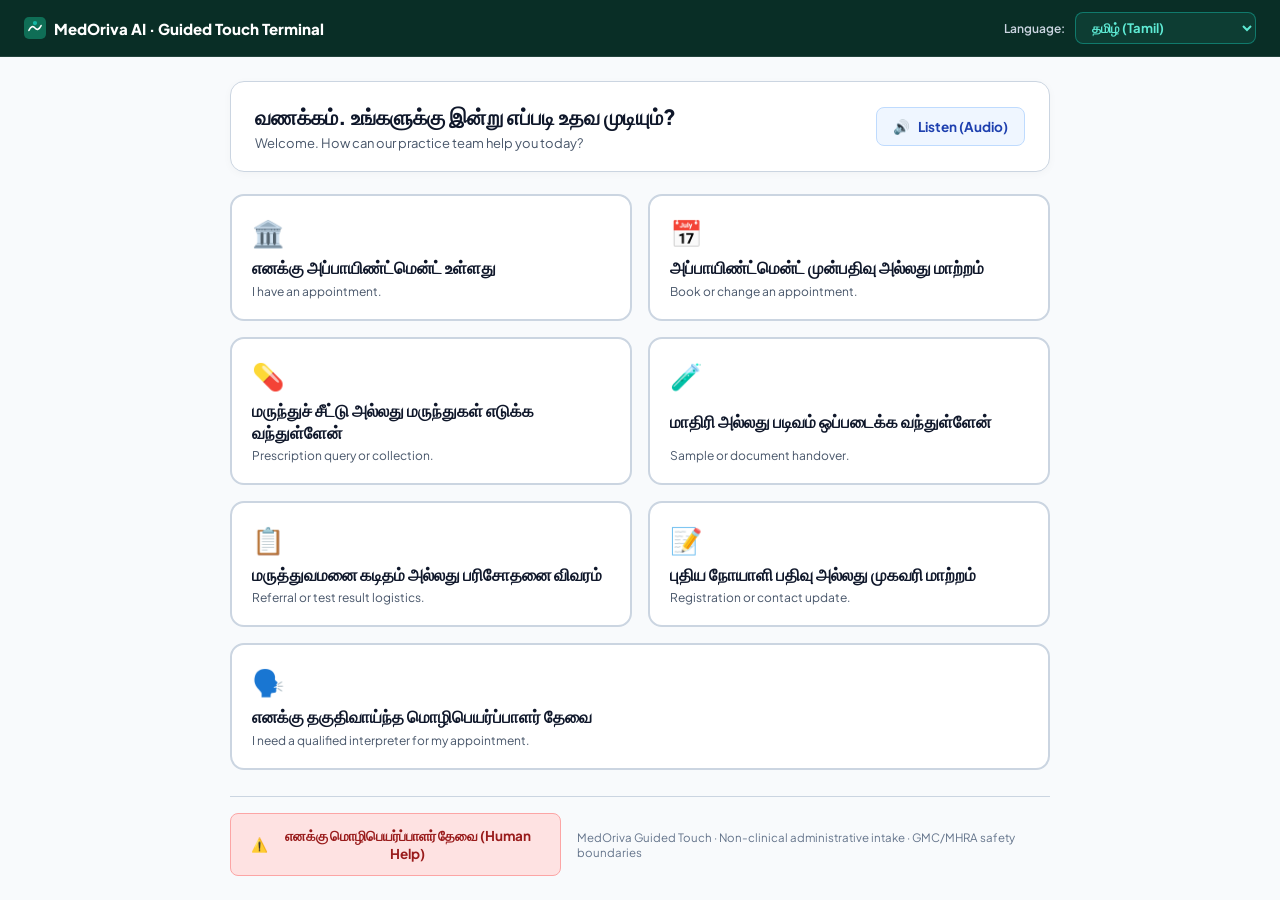
==== templates/guided_touch.html @ c0ca762c "Create guided_touch.html" ====
<!DOCTYPE html>
<html lang="en">
<head>
<meta charset="UTF-8"/>
<meta name="viewport" content="width=device-width, initial-scale=1.0"/>
<title>MedOriva — Guided Touch Terminal</title>
<link rel="preconnect" href="https://fonts.googleapis.com">
<link rel="preconnect" href="https://fonts.gstatic.com" crossorigin>
<link href="https://fonts.googleapis.com/css2?family=Plus+Jakarta+Sans:wght@500;600;700;800&display=swap" rel="stylesheet">
<style>
  :root {
    --primary: #0F6E56;
    --primary-dark: #092e26;
    --primary-light: #14b8a6;
    --text-dark: #0f172a;
    --text-muted: #475569;
    --bg-page: #f8fafc;
    --card-bg: #ffffff;
    --border-color: #cbd5e1;
    --focus-ring: rgba(15, 110, 86, 0.25);
  }

  * { box-sizing: border-box; margin: 0; padding: 0; font-family: 'Plus Jakarta Sans', -apple-system, BlinkMacSystemFont, sans-serif; }
  body { background: var(--bg-page); color: var(--text-dark); min-height: 100vh; display: flex; flex-direction: column; }

  /* Top Navigation & Language Selector */
  .terminal-bar {
    background: var(--primary-dark);
    color: #ffffff;
    padding: 12px 24px;
    display: flex;
    justify-content: space-between;
    align-items: center;
    border-bottom: 1px solid rgba(255, 255, 255, 0.1);
  }
  .terminal-brand { font-size: 15px; font-weight: 800; display: flex; align-items: center; gap: 8px; }
  .lang-select-group { display: flex; align-items: center; gap: 10px; }
  .lang-dropdown {
    background: #0d3d33;
    color: #5eead4;
    border: 1.5px solid rgba(20, 184, 166, 0.5);
    padding: 6px 12px;
    border-radius: 8px;
    font-size: 13px;
    font-weight: 700;
    cursor: pointer;
    outline: none;
  }
  .lang-dropdown:focus { border-color: #5eead4; box-shadow: 0 0 0 2px var(--focus-ring); }

  /* Main Viewport Container */
  .terminal-container {
    max-width: 860px;
    width: 100%;
    margin: 0 auto;
    padding: 24px 20px;
    flex: 1;
    display: flex;
    flex-direction: column;
  }

  /* Prompt Header Tile */
  .prompt-header {
    background: #ffffff;
    border: 1.5px solid var(--border-color);
    border-radius: 14px;
    padding: 20px 24px;
    margin-bottom: 22px;
    box-shadow: 0 2px 8px rgba(0,0,0,0.03);
    display: flex;
    justify-content: space-between;
    align-items: center;
    gap: 18px;
  }
  .prompt-text-native { font-size: 21px; font-weight: 800; color: #0f172a; line-height: 1.4; }
  .prompt-text-sub { font-size: 13px; color: var(--text-muted); margin-top: 4px; }
  .tts-btn {
    background: #eff6ff;
    border: 1.5px solid #bfdbfe;
    color: #1e40af;
    border-radius: 8px;
    padding: 10px 16px;
    font-size: 13.5px;
    font-weight: 700;
    cursor: pointer;
    white-space: nowrap;
    display: flex;
    align-items: center;
    gap: 8px;
    transition: background 0.15s ease;
  }
  .tts-btn:hover { background: #dbeafe; }

  /* 7 Administrative Touch Cards */
  .cards-grid {
    display: grid;
    grid-template-columns: 1fr 1fr;
    gap: 16px;
    margin-bottom: 24px;
  }

  .touch-tile {
    background: var(--card-bg);
    border: 2px solid var(--border-color);
    border-radius: 14px;
    padding: 20px;
    cursor: pointer;
    text-align: left;
    transition: all 0.15s ease-in-out;
    display: flex;
    flex-direction: column;
    justify-content: space-between;
    min-height: 125px;
  }
  .touch-tile:hover {
    border-color: var(--primary);
    background: #f0fdf4;
    transform: translateY(-2px);
    box-shadow: 0 6px 16px rgba(15, 110, 86, 0.12);
  }
  .tile-icon { font-size: 26px; margin-bottom: 8px; display: block; }
  .tile-native { font-size: 16.5px; font-weight: 800; color: #0f172a; line-height: 1.35; }
  .tile-eng { font-size: 12px; color: var(--text-muted); margin-top: 4px; }

  /* Persistent Safety Bottom Bar */
  .safety-bottom-bar {
    margin-top: auto;
    display: flex;
    justify-content: space-between;
    align-items: center;
    gap: 16px;
    padding-top: 16px;
    border-top: 1px solid var(--border-color);
  }
  .btn-esc {
    background: #fee2e2;
    border: 1.5px solid #fca5a5;
    color: #991b1b;
    padding: 13px 20px;
    border-radius: 8px;
    font-size: 13.5px;
    font-weight: 700;
    cursor: pointer;
    display: flex;
    align-items: center;
    gap: 8px;
  }
  .btn-esc:hover { background: #fecaca; }

  /* Confirmation Modal */
  .modal-overlay {
    display: none;
    position: fixed;
    top: 0; left: 0; width: 100%; height: 100%;
    background: rgba(15, 23, 42, 0.75);
    backdrop-filter: blur(4px);
    z-index: 9999;
    align-items: center;
    justify-content: center;
    padding: 20px;
  }
  .verify-card {
    background: #ffffff;
    border: 2px solid var(--primary);
    border-radius: 16px;
    max-width: 540px;
    width: 100%;
    padding: 32px 28px;
    text-align: center;
    box-shadow: 0 20px 40px rgba(0,0,0,0.25);
  }
  .verify-title { font-size: 13px; text-transform: uppercase; font-weight: 800; letter-spacing: 0.6px; color: var(--primary); margin-bottom: 8px; }
  .verify-text-native { font-size: 21px; font-weight: 800; color: #0f172a; margin-bottom: 6px; line-height: 1.4; }
  .verify-text-eng { font-size: 14px; color: var(--text-muted); margin-bottom: 24px; }
  .verify-actions { display: grid; grid-template-columns: 1fr 1fr; gap: 14px; }
  .btn-confirm { background: var(--primary); color: #fff; border: none; padding: 14px; border-radius: 8px; font-size: 15px; font-weight: 700; cursor: pointer; }
  .btn-confirm:hover { background: #0b5744; }
  .btn-change { background: #ffffff; color: #475569; border: 1.5px solid #cbd5e1; padding: 14px; border-radius: 8px; font-size: 15px; font-weight: 700; cursor: pointer; }
  .btn-change:hover { background: #f1f5f9; }

  /* Toast Notification */
  .toast-banner {
    display: none;
    background: #dcfce7;
    border: 1.5px solid #86efac;
    color: #14532d;
    padding: 12px 18px;
    border-radius: 8px;
    font-size: 13.5px;
    font-weight: 700;
    margin-bottom: 16px;
    text-align: center;
  }

  /* RTL Support */
  .rtl-mode { direction: rtl; text-align: right; }
  .rtl-mode .prompt-header, 
  .rtl-mode .touch-tile { text-align: right; }

  @media(max-width: 680px) {
    .cards-grid { grid-template-columns: 1fr; }
    .safety-bottom-bar { flex-direction: column; align-items: stretch; }
    .btn-esc { justify-content: center; }
  }
</style>
</head>
<body>

<header class="terminal-bar">
  <div class="terminal-brand">
    <svg width="22" height="22" viewBox="0 0 36 36" fill="none" xmlns="http://www.w3.org/2000/svg">
      <rect width="36" height="36" rx="8" fill="#0F6E56"/>
      <path d="M8 22 Q13 12 18 18 Q23 24 28 14" stroke="#ffffff" stroke-width="2.5" stroke-linecap="round" fill="none"/>
      <circle cx="18" cy="10" r="3.5" fill="#14b8a6"/>
    </svg>
    <span>MedOriva AI · Guided Touch Terminal</span>
  </div>
  
  <div class="lang-select-group">
    <label for="langSelect" style="font-size: 12px; color: #cbd5e1; font-weight: 600;">Language:</label>
    <select id="langSelect" class="lang-dropdown" onchange="switchLanguage(this.value)">
      <option value="Tamil">தமிழ் (Tamil)</option>
      <option value="Hindi">हिन्दी (Hindi)</option>
      <option value="Malayalam">മലയാളം (Malayalam)</option>
      <option value="Polish">Polski (Polish)</option>
      <option value="Arabic">العربية (Arabic)</option>
      <option value="Urdu">اردو (Urdu)</option>
      <option value="Bengali">বাংলা (Bengali)</option>
      <option value="Somali">Soomaali (Somali)</option>
      <option value="Romanian">Română (Romanian)</option>
    </select>
  </div>
</header>

<main class="terminal-container" id="terminalContainer">

  <div id="toastBanner" class="toast-banner" role="status" aria-live="polite"></div>

  <!-- Native Prompt Card -->
  <div class="prompt-header">
    <div>
      <div class="prompt-text-native" id="promptNativeText">வணக்கம். உங்களுக்கு இன்று எப்படி உதவ முடியும்?</div>
      <div class="prompt-text-sub" id="promptEngSub">Welcome. How can our practice team help you today?</div>
    </div>
    <button type="button" class="tts-btn" onclick="speakCurrentPrompt()">
      <span>🔊</span>
      <span id="ttsBtnLabel">Listen (Audio)</span>
    </button>
  </div>

  <!-- 7 Core Primary-Care Administrative Touch Tiles -->
  <div class="cards-grid">
    <!-- Tile 1 -->
    <div class="touch-tile" onclick="openVerification(0)">
      <span class="tile-icon">🏛️</span>
      <div class="tile-native" id="tileNative0">எனக்கு அப்பாயிண்ட்மென்ட் உள்ளது</div>
      <div class="tile-eng" id="tileEng0">I have an appointment.</div>
    </div>

    <!-- Tile 2 -->
    <div class="touch-tile" onclick="openVerification(1)">
      <span class="tile-icon">📅</span>
      <div class="tile-native" id="tileNative1">அப்பாயிண்ட்மென்ட் முன்பதிவு அல்லது மாற்றம்</div>
      <div class="tile-eng" id="tileEng1">Book or change an appointment.</div>
    </div>

    <!-- Tile 3 -->
    <div class="touch-tile" onclick="openVerification(2)">
      <span class="tile-icon">💊</span>
      <div class="tile-native" id="tileNative2">மருந்துச் சீட்டு அல்லது மருந்துகள்</div>
      <div class="tile-eng" id="tileEng2">Prescription query or collection.</div>
    </div>

    <!-- Tile 4 -->
    <div class="touch-tile" onclick="openVerification(3)">
      <span class="tile-icon">🧪</span>
      <div class="tile-native" id="tileNative3">மாதிரி அல்லது படிவம் ஒப்படைக்க</div>
      <div class="tile-eng" id="tileEng3">Sample or document handover.</div>
    </div>

    <!-- Tile 5 -->
    <div class="touch-tile" onclick="openVerification(4)">
      <span class="tile-icon">📋</span>
      <div class="tile-native" id="tileNative4">மருத்துவமனை கடிதம் அல்லது பரிசோதனை விவரம்</div>
      <div class="tile-eng" id="tileEng4">Referral or test result logistics.</div>
    </div>

    <!-- Tile 6 -->
    <div class="touch-tile" onclick="openVerification(5)">
      <span class="tile-icon">📝</span>
      <div class="tile-native" id="tileNative5">புதிய நோயாளி பதிவு அல்லது முகவரி மாற்றம்</div>
      <div class="tile-eng" id="tileEng5">Registration or contact update.</div>
    </div>

    <!-- Tile 7 -->
    <div class="touch-tile" style="grid-column: span 2;" onclick="openVerification(6)">
      <span class="tile-icon">🗣️</span>
      <div class="tile-native" id="tileNative6">எனக்கு தகுதிவாய்ந்த மொழிபெயர்ப்பாளர் தேவை</div>
      <div class="tile-eng" id="tileEng6">I need a qualified interpreter for my appointment.</div>
    </div>
  </div>

  <!-- Persistent Safety Bar -->
  <footer class="safety-bottom-bar">
    <button type="button" class="btn-esc" onclick="openVerification(6)">
      <span>⚠️</span>
      <span id="escBtnLabel">I Need an Interpreter (Human Help)</span>
    </button>
    <div style="font-size: 11.5px; color: #64748b;">
      MedOriva Guided Touch · Non-clinical administrative intake · GMC/MHRA safety boundaries
    </div>
  </footer>

</main>

<!-- Verification Modal (Confirm / Change Understanding Check) -->
<div class="modal-overlay" id="verifyModal">
  <div class="verify-card" id="verifyCard">
    <div class="verify-title" id="modalVerifyTitle">Understanding Check</div>
    <div style="font-size: 13px; color: #475569; margin-bottom: 10px;" id="modalSelectedSubtitle">You selected:</div>
    <div class="verify-text-native" id="modalSelectedNative">—</div>
    <div class="verify-text-eng" id="modalSelectedEng">—</div>
    
    <div class="verify-actions">
      <button type="button" class="btn-change" onclick="closeVerification()">
        ✕ <span id="btnChangeLabel">Change Answer</span>
      </button>
      <button type="button" class="btn-confirm" onclick="submitConfirmedAnswer()">
        ✓ <span id="btnConfirmLabel">Confirm</span>
      </button>
    </div>
  </div>
</div>

<script>
// =============================================================================
// COMPREHENSIVE MULTILINGUAL LEXICON (9 MVP LANGUAGES)
// =============================================================================
const GUIDED_LEXICON = {
  "Tamil": {
    code: "ta", bcp47: "ta-IN", dir: "ltr",
    prompt_native: "வணக்கம். உங்களுக்கு இன்று எப்படி உதவ முடியும்?",
    prompt_eng: "Welcome. How can our practice team help you today?",
    modal_title: "Understanding Check (உறுதிப்படுத்தவும்)",
    modal_sub: "நீங்கள் தேர்ந்தெடுத்தது (You selected):",
    btn_confirm: "சரி, உறுதிப்படுத்துகிறேன் (Confirm)",
    btn_change: "மாற்ற வேண்டும் (Change answer)",
    toast_msg: "✓ உங்கள் பதில் பதிவு செய்யப்பட்டது. தயவுசெய்து வரவேற்பாளரிடம் பேசவும்.",
    esc_label: "எனக்கு மொழிபெயர்ப்பாளர் தேவை (Human Help)",
    tiles: [
      { native: "எனக்கு அப்பாயிண்ட்மென்ட் உள்ளது", eng: "I have an appointment." },
      { native: "அப்பாயிண்ட்மென்ட் முன்பதிவு அல்லது மாற்றம்", eng: "Book or change an appointment." },
      { native: "மருந்துச் சீட்டு அல்லது மருந்துகள் எடுக்க வந்துள்ளேன்", eng: "Prescription query or collection." },
      { native: "மாதிரி அல்லது படிவம் ஒப்படைக்க வந்துள்ளேன்", eng: "Sample or document handover." },
      { native: "மருத்துவமனை கடிதம் அல்லது பரிசோதனை விவரம்", eng: "Referral or test result logistics." },
      { native: "புதிய நோயாளி பதிவு அல்லது முகவரி மாற்றம்", eng: "Registration or contact update." },
      { native: "எனக்கு தகுதிவாய்ந்த மொழிபெயர்ப்பாளர் தேவை", eng: "I need a qualified interpreter for my appointment." }
    ]
  },

  "Hindi": {
    code: "hi", bcp47: "hi-IN", dir: "ltr",
    prompt_native: "नमस्ते। आज हम आपकी क्या मदद कर सकते हैं?",
    prompt_eng: "Welcome. How can our practice team help you today?",
    modal_title: "Understanding Check (पुष्टि करें)",
    modal_sub: "आपने चुना है (You selected):",
    btn_confirm: "हाँ, यह सही है (Confirm)",
    btn_change: "बदलना है (Change answer)",
    toast_msg: "✓ आपकी जानकारी दर्ज कर ली गई है। कृपया रिसेप्शनिस्ट से बात करें।",
    esc_label: "मुझे अनुवादक चाहिए (Human Help)",
    tiles: [
      { native: "मेरा अपॉइंटमेंट है", eng: "I have an appointment." },
      { native: "नया अपॉइंटमेंट लेना या बदलना है", eng: "Book or change an appointment." },
      { native: "दवाई या पर्ची से संबंधित जानकारी", eng: "Prescription query or collection." },
      { native: "जांच का सैंपल या दस्तावेज़ जमा करना है", eng: "Sample or document handover." },
      { native: "अस्पताल का पत्र या जांच रिपोर्ट के बारे में", eng: "Referral or test result logistics." },
      { native: "नया पंजीकरण या पता बदलना है", eng: "Registration or contact update." },
      { native: "मुझे परामर्श के लिए दुभाषिया चाहिए", eng: "I need a qualified interpreter for my appointment." }
    ]
  },

  "Malayalam": {
    code: "ml", bcp47: "ml-IN", dir: "ltr",
    prompt_native: "നമസ്കാരം. ഇന്ന് ഞങ്ങൾക്ക് നിങ്ങളെ എങ്ങനെ സഹായിക്കാനാകും?",
    prompt_eng: "Welcome. How can our practice team help you today?",
    modal_title: "Understanding Check (സ്ഥിരീകരിക്കുക)",
    modal_sub: "നിങ്ങൾ തിരഞ്ഞെടുത്തത് (You selected):",
    btn_confirm: "അതെ, ശരിയാണ് (Confirm)",
    btn_change: "മാറ്റണം (Change answer)",
    toast_msg: "✓ നിങ്ങളുടെ വിവരം രേഖപ്പെടുത്തി. ദയവായി റിസപ്ഷനിസ്റ്റുമായി സംസാരിക്കുക.",
    esc_label: "എനിക്ക് പരിഭാഷകനെ വേണം (Human Help)",
    tiles: [
      { native: "എനിക്ക് അപ്പോയിന്റ്മെന്റ് ഉണ്ട്", eng: "I have an appointment." },
      { native: "അപ്പോയിന്റ്മെന്റ് എടുക്കാനോ മാറ്റാനോ ആഗ്രഹിക്കുന്നു", eng: "Book or change an appointment." },
      { native: "മരുന്ന് കുറിപ്പടി അല്ലെങ്കിൽ മരുന്നുകൾ വാങ്ങാൻ", eng: "Prescription query or collection." },
      { native: "ലാബ് സാമ്പിൾ അല്ലെങ്കിൽ രേഖകൾ നൽകാൻ വന്നിരിക്കുന്നു", eng: "Sample or document handover." },
      { native: "റഫറൽ കത്ത് അല്ലെങ്കിൽ പരിശോധനാ ഫലങ്ങൾ അറിയാൻ", eng: "Referral or test result logistics." },
      { native: "പുതിയ രജിസ്ട്രേഷൻ അല്ലെങ്കിൽ വിലാസം മാറ്റാൻ", eng: "Registration or contact update." },
      { native: "എനിക്ക് യോഗ്യതയുള്ള ഒരു പരിഭാഷകനെ വേണം", eng: "I need a qualified interpreter for my appointment." }
    ]
  },

  "Polish": {
    code: "pl", bcp47: "pl-PL", dir: "ltr",
    prompt_native: "Dzień dobry. W czym możemy dzisiaj Panu/Pani pomóc?",
    prompt_eng: "Welcome. How can our practice team help you today?",
    modal_title: "Understanding Check (Potwierdzenie)",
    modal_sub: "Wybrano opcję (You selected):",
    btn_confirm: "Tak, potwierdzam (Confirm)",
    btn_change: "Zmień wybór (Change answer)",
    toast_msg: "✓ Zgłoszenie zostało przyjęte. Proszę podejść do recepcji.",
    esc_label: "Potrzebuję tłumacza (Human Help)",
    tiles: [
      { native: "Mam umówioną wizytę", eng: "I have an appointment." },
      { native: "Chcę umówić lub zmienić termin wizyty", eng: "Book or change an appointment." },
      { native: "Sprawa recepty lub odbiór leków", eng: "Prescription query or collection." },
      { native: "Oddanie próbki do badań lub dokumentów", eng: "Sample or document handover." },
      { native: "Zapytanie o skierowanie lub wyniki badań", eng: "Referral or test result logistics." },
      { native: "Rejestracja nowego pacjenta lub zmiana adresu", eng: "Registration or contact update." },
      { native: "Potrzebuję wykwalifikowanego tłumacza", eng: "I need a qualified interpreter for my appointment." }
    ]
  },

  "Arabic": {
    code: "ar", bcp47: "ar-SA", dir: "rtl",
    prompt_native: "مرحباً بكم. كيف يمكن لفريق العيادة مساعدتكم اليوم؟",
    prompt_eng: "Welcome. How can our practice team help you today?",
    modal_title: "Understanding Check (تأكيد الاختيار)",
    modal_sub: "لقد اخترت (You selected):",
    btn_confirm: "نعم، هذا صحيح (Confirm)",
    btn_change: "تغيير الاختيار (Change answer)",
    toast_msg: "✓ تم تسجيل اختيارك بنجاح. يرجى التحدث مع موظف الاستقبال.",
    esc_label: "أحتاج إلى مترجم فوري (Human Help)",
    tiles: [
      { native: "لدي موعد محجوز مسبقاً", eng: "I have an appointment." },
      { native: "أود حجز موعد جديد أو تعديل موعدي", eng: "Book or change an appointment." },
      { native: "استفسار بخصوص وصفة طبية أو استلام دواء", eng: "Prescription query or collection." },
      { native: "تسليم عينة فحص مخبري أو وثائق رسمية", eng: "Sample or document handover." },
      { native: "استفسار عن تحويل مستشفى أو نتائج التحاليل", eng: "Referral or test result logistics." },
      { native: "تسجيل مريض جديد أو تحديث العنوان ورقم الهاتف", eng: "Registration or contact update." },
      { native: "أحتاج إلى مترجم فوري معتمد للاستشارة", eng: "I need a qualified interpreter for my appointment." }
    ]
  },

  "Urdu": {
    code: "ur", bcp47: "ur-PK", dir: "rtl",
    prompt_native: "خوش آمدید۔ آج ہماری ٹیم آپ کی کیا مدد کر سکتی ہے؟",
    prompt_eng: "Welcome. How can our practice team help you today?",
    modal_title: "Understanding Check (تصدیق فرمائیں)",
    modal_sub: "آپ کا انتخاب (You selected):",
    btn_confirm: "جی ہاں، یہ درست ہے (Confirm)",
    btn_change: "تبدیل کریں (Change answer)",
    toast_msg: "✓ آپ کا انتخاب درج کر لیا گیا ہے۔ برائے کرم استقبالیہ عملے سے بات کریں۔",
    esc_label: "مجھے مترجم کی ضرورت ہے (Human Help)",
    tiles: [
      { native: "میرا پہلے سے اپائنٹمنٹ موجود ہے", eng: "I have an appointment." },
      { native: "نیا اپائنٹمنٹ لینا یا وقت تبدیل کروانا ہے", eng: "Book or change an appointment." },
      { native: "ادویات کے نسخے یا دوائی لینے کے بارے میں", eng: "Prescription query or collection." },
      { native: "لیب ٹیسٹ کا نمونہ یا دستاویزات جمع کروانی ہیں", eng: "Sample or document handover." },
      { native: "ہسپتال ریفرل یا ٹیسٹ رزلٹ کے بارے میں معلومات", eng: "Referral or test result logistics." },
      { native: "نئے مریض کا اندراج یا پتہ تبدیل کروانا", eng: "Registration or contact update." },
      { native: "مجھے ڈاکٹر سے بات کے لیے باقاعدہ مترجم چاہیے", eng: "I need a qualified interpreter for my appointment." }
    ]
  },

  "Bengali": {
    code: "bn", bcp47: "bn-BD", dir: "ltr",
    prompt_native: "স্বাগতম। আজ আমাদের প্র্যাকটিস টিম আপনাকে কীভাবে সাহায্য করতে পারে?",
    prompt_eng: "Welcome. How can our practice team help you today?",
    modal_title: "Understanding Check (নিশ্চিত করুন)",
    modal_sub: "আপনি নির্বাচন করেছেন (You selected):",
    btn_confirm: "হ্যাঁ, এটি সঠিক (Confirm)",
    btn_change: "পরিবর্তন করুন (Change answer)",
    toast_msg: "✓ আপনার তথ্য গ্রহণ করা হয়েছে। অনুগ্রহ করে রিসেপশনিস্টের সাথে কথা বলুন।",
    esc_label: "আমার একজন দোভাষী প্রয়োজন (Human Help)",
    tiles: [
      { native: "আমার একটি অ্যাপয়েন্টমেন্ট আছে", eng: "I have an appointment." },
      { native: "নতুন অ্যাপয়েন্টমেন্ট বুক বা পরিবর্তন করতে চাই", eng: "Book or change an appointment." },
      { native: "ওষুধের প্রেসক্রিপশন বা ওষুধ সংগ্রহ সংক্রান্ত", eng: "Prescription query or collection." },
      { native: "টেস্টের নমুনা বা নথিপত্র জমা দিতে এসেছি", eng: "Sample or document handover." },
      { native: "হাসপাতালের রেফারেল বা পরীক্ষার ফলাফল সম্পর্কিত", eng: "Referral or test result logistics." },
      { native: "নতুন রোগীর নিবন্ধন বা ঠিকানা পরিবর্তন", eng: "Registration or contact update." },
      { native: "আমার পরামর্শের জন্য একজন প্রত্যয়িত দোভাষী প্রয়োজন", eng: "I need a qualified interpreter for my appointment." }
    ]
  },

  "Somali": {
    code: "so", bcp47: "so-SO", dir: "ltr",
    prompt_native: "Soo dhawoow. Sidee kooxdayada xaruntu maanta kuu caawin kartaa?",
    prompt_eng: "Welcome. How can our practice team help you today?",
    modal_title: "Understanding Check (Xaqiijin)",
    modal_sub: "Waxaad dooratay (You selected):",
    btn_confirm: "Haa, waa sax (Confirm)",
    btn_change: "Beddel doorashada (Change answer)",
    toast_msg: "✓ Xogtaada waa la qabtay. Fadlan la hadal qaabilaha xafiiska.",
    esc_label: "Waxaan u baahanahay turjubaan (Human Help)",
    tiles: [
      { native: "Waxaan leeyahay ballan hore loo qabsaday", eng: "I have an appointment." },
      { native: "Waxaan rabaa inaan ballan qabsado ama beddelo", eng: "Book or change an appointment." },
      { native: "Weydiin ku saabsan dawo ama qaadashada dawooyinka", eng: "Prescription query or collection." },
      { native: "Keenista muunad baaris ah ama waraaqo caafimaad", eng: "Sample or document handover." },
      { native: "Xog ku saabsan gudbinta cisbitaalka ama natiijooyin", eng: "Referral or test result logistics." },
      { native: "Diiwaangelinta bukaanka cusub ama cinwaan beddel", eng: "Registration or contact update." },
      { native: "Waxaan u baahanahay turjubaan xirfad leh", eng: "I need a qualified interpreter for my appointment." }
    ]
  },

  "Romanian": {
    code: "ro", bcp47: "ro-RO", dir: "ltr",
    prompt_native: "Bună ziua. Cu ce vă poate ajuta echipa cabinetului astăzi?",
    prompt_eng: "Welcome. How can our practice team help you today?",
    modal_title: "Understanding Check (Confirmare)",
    modal_sub: "Ați selectat opțiunea (You selected):",
    btn_confirm: "Da, este corect (Confirm)",
    btn_change: "Modifică răspunsul (Change answer)",
    toast_msg: "✓ Răspunsul a fost înregistrat. Vă rugăm să discutați cu recepționerul.",
    esc_label: "Am nevoie de un traducător (Human Help)",
    tiles: [
      { native: "Am o programare confirmată", eng: "I have an appointment." },
      { native: "Doresc să fac sau să modific o programare", eng: "Book or change an appointment." },
      { native: "Întrebare despre rețetă sau ridicarea medicamentelor", eng: "Prescription query or collection." },
      { native: "Predare probe de laborator sau documente", eng: "Sample or document handover." },
      { native: "Informații despre trimitere spital sau rezultate analize", eng: "Referral or test result logistics." },
      { native: "Înregistrare pacient nou sau actualizare adresă", eng: "Registration or contact update." },
      { native: "Am nevoie de un interpret autorizat pentru consultație", eng: "I need a qualified interpreter for my appointment." }
    ]
  }
};

let currentLangKey = "Tamil";
let currentSelectedIndex = null;

// Initialise language from URL params or default to Tamil
document.addEventListener("DOMContentLoaded", () => {
  const params = new URLSearchParams(window.location.search);
  const requestedLang = params.get("lang");
  
  if (requestedLang) {
    const cleanReq = requestedLang.trim().toLowerCase();
    for (const key of Object.keys(GUIDED_LEXICON)) {
      if (key.toLowerCase() === cleanReq || GUIDED_LEXICON[key].code.toLowerCase() === cleanReq) {
        currentLangKey = key;
        break;
      }
    }
  }

  const dropdown = document.getElementById("langSelect");
  if (dropdown) dropdown.value = currentLangKey;

  renderLanguageView();
});

function switchLanguage(newLang) {
  if (GUIDED_LEXICON[newLang]) {
    currentLangKey = newLang;
    renderLanguageView();
  }
}

function renderLanguageView() {
  const data = GUIDED_LEXICON[currentLangKey];
  if (!data) return;

  const container = document.getElementById("terminalContainer");
  const modal = document.getElementById("verifyCard");
  const isRtl = data.dir === "rtl";

  if (isRtl) {
    container.classList.add("rtl-mode");
    modal.classList.add("rtl-mode");
  } else {
    container.classList.remove("rtl-mode");
    modal.classList.remove("rtl-mode");
  }

  document.getElementById("promptNativeText").textContent = data.prompt_native;
  document.getElementById("promptEngSub").textContent = data.prompt_eng;
  document.getElementById("escBtnLabel").textContent = data.esc_label;

  // Render 7 touch tiles
  data.tiles.forEach((t, i) => {
    const elNative = document.getElementById(`tileNative${i}`);
    const elEng = document.getElementById(`tileEng${i}`);
    if (elNative) elNative.textContent = t.native;
    if (elEng) elEng.textContent = t.eng;
  });

  // Modal static labels
  document.getElementById("modalVerifyTitle").textContent = data.modal_title;
  document.getElementById("modalSelectedSubtitle").textContent = data.modal_sub;
  document.getElementById("btnConfirmLabel").textContent = data.btn_confirm;
  document.getElementById("btnChangeLabel").textContent = data.btn_change;
}

function openVerification(index) {
  const data = GUIDED_LEXICON[currentLangKey];
  if (!data || !data.tiles[index]) return;

  currentSelectedIndex = index;
  const tile = data.tiles[index];

  document.getElementById("modalSelectedNative").textContent = tile.native;
  document.getElementById("modalSelectedEng").textContent = tile.eng;
  document.getElementById("verifyModal").style.display = "flex";
}

function closeVerification() {
  document.getElementById("verifyModal").style.display = "none";
  currentSelectedIndex = null;
}

function submitConfirmedAnswer() {
  const data = GUIDED_LEXICON[currentLangKey];
  if (!data || currentSelectedIndex === null) return;

  const selectedTile = data.tiles[currentSelectedIndex];
  const toast = document.getElementById("toastBanner");

  // Post confirmed administrative selection to the backend
  fetch("/api/process_intake", {
    method: "POST",
    headers: { "Content-Type": "application/json" },
    body: JSON.stringify({
      language_code: data.code,
      text: selectedTile.eng,
      native_input: selectedTile.native,
      mode: "guided_touch"
    })
  })
  .then(res => res.json())
  .then(resp => {
    closeVerification();
    toast.textContent = data.toast_msg;
    toast.style.display = "block";
    setTimeout(() => { toast.style.display = "none"; }, 6000);
  })
  .catch(err => {
    closeVerification();
    toast.textContent = data.toast_msg;
    toast.style.display = "block";
    setTimeout(() => { toast.style.display = "none"; }, 6000);
  });
}

function speakCurrentPrompt() {
  const data = GUIDED_LEXICON[currentLangKey];
  const text = document.getElementById("promptNativeText").textContent;
  
  if ('speechSynthesis' in window && data) {
    window.speechSynthesis.cancel();
    const utterance = new SpeechSynthesisUtterance(text);
    utterance.lang = data.bcp47;
    window.speechSynthesis.speak(utterance);
  }
}
</script>
</body>
</html>
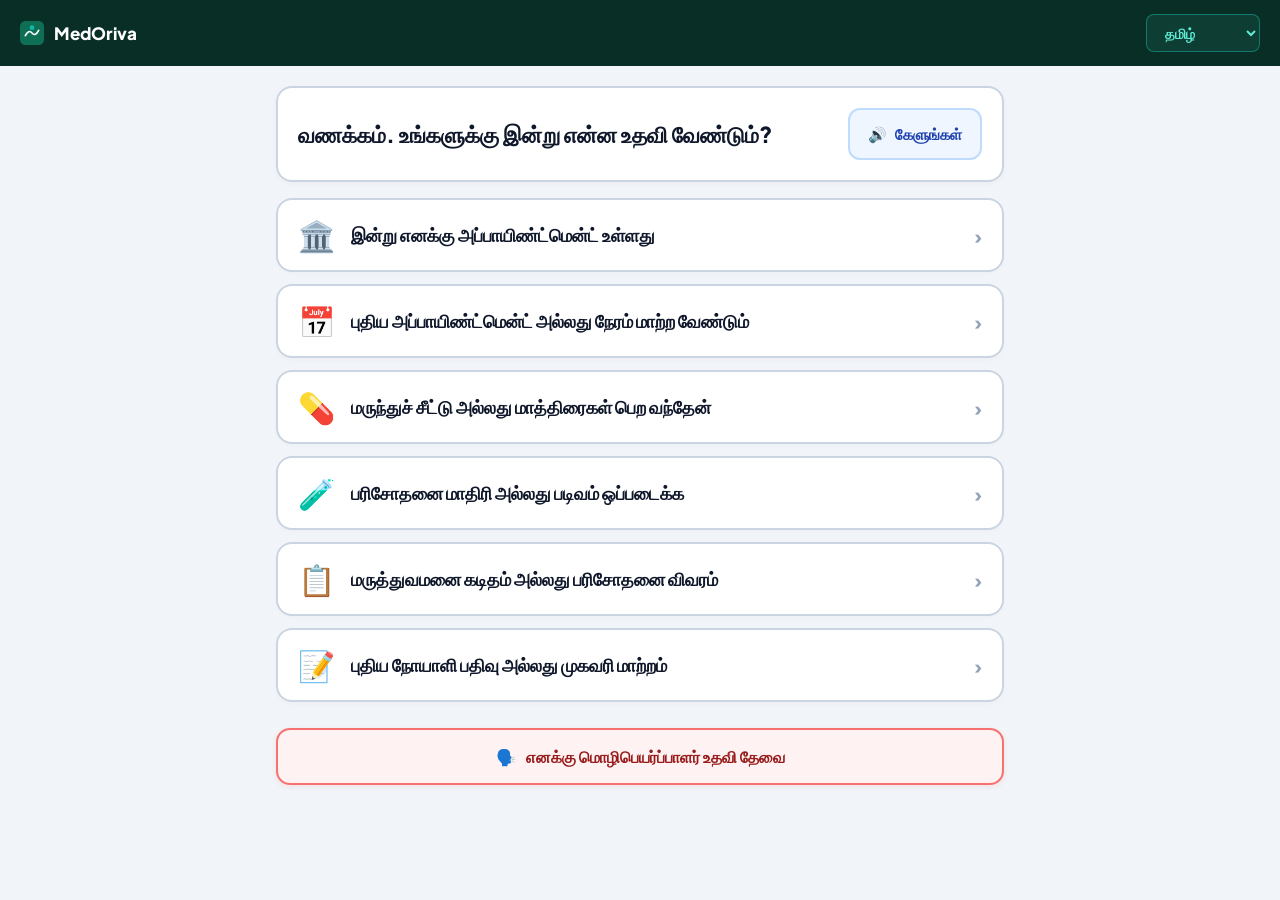
==== commit 9ec6b807: "Update guided_touch.html" ====
--- a/templates/guided_touch.html
+++ b/templates/guided_touch.html
@@ -1,9 +1,9 @@
 <!DOCTYPE html>
-<html lang="en">
+<html lang="ta">
 <head>
 <meta charset="UTF-8"/>
-<meta name="viewport" content="width=device-width, initial-scale=1.0"/>
-<title>MedOriva — Guided Touch Terminal</title>
+<meta name="viewport" content="width=device-width, initial-scale=1.0, maximum-scale=1.0, user-scalable=no"/>
+<title>MedOriva — Patient Terminal</title>
 <link rel="preconnect" href="https://fonts.googleapis.com">
 <link rel="preconnect" href="https://fonts.gstatic.com" crossorigin>
 <link href="https://fonts.googleapis.com/css2?family=Plus+Jakarta+Sans:wght@500;600;700;800&display=swap" rel="stylesheet">
@@ -14,220 +14,304 @@
     --primary-light: #14b8a6;
     --text-dark: #0f172a;
     --text-muted: #475569;
-    --bg-page: #f8fafc;
+    --bg-page: #f1f5f9;
     --card-bg: #ffffff;
     --border-color: #cbd5e1;
     --focus-ring: rgba(15, 110, 86, 0.25);
   }
 
-  * { box-sizing: border-box; margin: 0; padding: 0; font-family: 'Plus Jakarta Sans', -apple-system, BlinkMacSystemFont, sans-serif; }
-  body { background: var(--bg-page); color: var(--text-dark); min-height: 100vh; display: flex; flex-direction: column; }
-
-  /* Top Navigation & Language Selector */
+  * { 
+    box-sizing: border-box; 
+    margin: 0; 
+    padding: 0; 
+    font-family: 'Plus Jakarta Sans', -apple-system, BlinkMacSystemFont, sans-serif; 
+    -webkit-tap-highlight-color: transparent;
+  }
+
+  body { 
+    background: var(--bg-page); 
+    color: var(--text-dark); 
+    min-height: 100vh; 
+    display: flex; 
+    flex-direction: column;
+    user-select: none;
+  }
+
+  /* Header Bar */
   .terminal-bar {
     background: var(--primary-dark);
     color: #ffffff;
-    padding: 12px 24px;
+    padding: 14px 20px;
     display: flex;
     justify-content: space-between;
     align-items: center;
-    border-bottom: 1px solid rgba(255, 255, 255, 0.1);
-  }
-  .terminal-brand { font-size: 15px; font-weight: 800; display: flex; align-items: center; gap: 8px; }
-  .lang-select-group { display: flex; align-items: center; gap: 10px; }
+  }
+
+  .terminal-brand { 
+    font-size: 17px; 
+    font-weight: 800; 
+    display: flex; 
+    align-items: center; 
+    gap: 10px; 
+    color: #ffffff;
+  }
+
+  .lang-select-group { 
+    display: flex; 
+    align-items: center; 
+  }
+
   .lang-dropdown {
     background: #0d3d33;
     color: #5eead4;
     border: 1.5px solid rgba(20, 184, 166, 0.5);
-    padding: 6px 12px;
+    padding: 8px 14px;
     border-radius: 8px;
-    font-size: 13px;
+    font-size: 14px;
     font-weight: 700;
     cursor: pointer;
     outline: none;
   }
-  .lang-dropdown:focus { border-color: #5eead4; box-shadow: 0 0 0 2px var(--focus-ring); }
-
-  /* Main Viewport Container */
+
+  /* Main Container */
   .terminal-container {
-    max-width: 860px;
+    max-width: 760px;
     width: 100%;
     margin: 0 auto;
-    padding: 24px 20px;
+    padding: 20px 16px 30px;
     flex: 1;
     display: flex;
     flex-direction: column;
-  }
-
-  /* Prompt Header Tile */
+    gap: 16px;
+  }
+
+  /* Large Native Intake Prompt */
   .prompt-header {
     background: #ffffff;
-    border: 1.5px solid var(--border-color);
-    border-radius: 14px;
-    padding: 20px 24px;
-    margin-bottom: 22px;
-    box-shadow: 0 2px 8px rgba(0,0,0,0.03);
+    border: 2px solid var(--border-color);
+    border-radius: 16px;
+    padding: 20px;
     display: flex;
     justify-content: space-between;
     align-items: center;
-    gap: 18px;
-  }
-  .prompt-text-native { font-size: 21px; font-weight: 800; color: #0f172a; line-height: 1.4; }
-  .prompt-text-sub { font-size: 13px; color: var(--text-muted); margin-top: 4px; }
+    gap: 14px;
+    box-shadow: 0 2px 6px rgba(0,0,0,0.03);
+  }
+
+  .prompt-text-native { 
+    font-size: 22px; 
+    font-weight: 800; 
+    color: #0f172a; 
+    line-height: 1.4; 
+  }
+
   .tts-btn {
     background: #eff6ff;
-    border: 1.5px solid #bfdbfe;
+    border: 2px solid #bfdbfe;
     color: #1e40af;
-    border-radius: 8px;
-    padding: 10px 16px;
-    font-size: 13.5px;
-    font-weight: 700;
+    border-radius: 12px;
+    padding: 14px 18px;
+    font-size: 15px;
+    font-weight: 800;
     cursor: pointer;
     white-space: nowrap;
     display: flex;
     align-items: center;
     gap: 8px;
-    transition: background 0.15s ease;
-  }
-  .tts-btn:hover { background: #dbeafe; }
-
-  /* 7 Administrative Touch Cards */
+    flex-shrink: 0;
+  }
+  .tts-btn:active { background: #dbeafe; transform: scale(0.98); }
+
+  /* One-Handed Patient Touch Tiles (Stacked for Easy Thumb Reach) */
   .cards-grid {
-    display: grid;
-    grid-template-columns: 1fr 1fr;
-    gap: 16px;
-    margin-bottom: 24px;
+    display: flex;
+    flex-direction: column;
+    gap: 12px;
   }
 
   .touch-tile {
     background: var(--card-bg);
-    border: 2px solid var(--border-color);
-    border-radius: 14px;
-    padding: 20px;
+    border: 2.5px solid var(--border-color);
+    border-radius: 16px;
+    padding: 18px 20px;
     cursor: pointer;
     text-align: left;
-    transition: all 0.15s ease-in-out;
+    display: flex;
+    align-items: center;
+    gap: 16px;
+    min-height: 74px;
+    box-shadow: 0 2px 4px rgba(0,0,0,0.02);
+    transition: transform 0.1s ease, border-color 0.1s ease;
+  }
+
+  .touch-tile:active {
+    border-color: var(--primary);
+    background: #f0fdf4;
+    transform: scale(0.99);
+  }
+
+  .tile-icon { 
+    font-size: 30px; 
+    line-height: 1;
+    flex-shrink: 0;
+  }
+
+  .tile-native { 
+    font-size: 18px; 
+    font-weight: 800; 
+    color: #0f172a; 
+    line-height: 1.35; 
+    flex: 1;
+  }
+
+  .tile-arrow {
+    font-size: 20px;
+    color: #94a3b8;
+    font-weight: 800;
+  }
+
+  /* Safety Interpreter Bar */
+  .safety-bottom-bar {
+    margin-top: 10px;
     display: flex;
     flex-direction: column;
-    justify-content: space-between;
-    min-height: 125px;
-  }
-  .touch-tile:hover {
-    border-color: var(--primary);
-    background: #f0fdf4;
-    transform: translateY(-2px);
-    box-shadow: 0 6px 16px rgba(15, 110, 86, 0.12);
-  }
-  .tile-icon { font-size: 26px; margin-bottom: 8px; display: block; }
-  .tile-native { font-size: 16.5px; font-weight: 800; color: #0f172a; line-height: 1.35; }
-  .tile-eng { font-size: 12px; color: var(--text-muted); margin-top: 4px; }
-
-  /* Persistent Safety Bottom Bar */
-  .safety-bottom-bar {
-    margin-top: auto;
-    display: flex;
-    justify-content: space-between;
-    align-items: center;
-    gap: 16px;
-    padding-top: 16px;
-    border-top: 1px solid var(--border-color);
-  }
+  }
+
   .btn-esc {
-    background: #fee2e2;
-    border: 1.5px solid #fca5a5;
+    background: #fef2f2;
+    border: 2px solid #f87171;
     color: #991b1b;
-    padding: 13px 20px;
-    border-radius: 8px;
-    font-size: 13.5px;
-    font-weight: 700;
+    padding: 16px 20px;
+    border-radius: 14px;
+    font-size: 16px;
+    font-weight: 800;
     cursor: pointer;
     display: flex;
     align-items: center;
-    gap: 8px;
-  }
-  .btn-esc:hover { background: #fecaca; }
-
-  /* Confirmation Modal */
+    justify-content: center;
+    gap: 10px;
+    box-shadow: 0 2px 6px rgba(239, 68, 68, 0.1);
+  }
+  .btn-esc:active { background: #fee2e2; }
+
+  /* Full Screen Confirmation Check Modal */
   .modal-overlay {
     display: none;
     position: fixed;
     top: 0; left: 0; width: 100%; height: 100%;
-    background: rgba(15, 23, 42, 0.75);
+    background: rgba(15, 23, 42, 0.8);
     backdrop-filter: blur(4px);
     z-index: 9999;
     align-items: center;
     justify-content: center;
-    padding: 20px;
-  }
+    padding: 18px;
+  }
+
   .verify-card {
     background: #ffffff;
-    border: 2px solid var(--primary);
-    border-radius: 16px;
-    max-width: 540px;
+    border: 3px solid var(--primary);
+    border-radius: 20px;
+    max-width: 520px;
     width: 100%;
-    padding: 32px 28px;
+    padding: 30px 24px;
     text-align: center;
-    box-shadow: 0 20px 40px rgba(0,0,0,0.25);
-  }
-  .verify-title { font-size: 13px; text-transform: uppercase; font-weight: 800; letter-spacing: 0.6px; color: var(--primary); margin-bottom: 8px; }
-  .verify-text-native { font-size: 21px; font-weight: 800; color: #0f172a; margin-bottom: 6px; line-height: 1.4; }
-  .verify-text-eng { font-size: 14px; color: var(--text-muted); margin-bottom: 24px; }
-  .verify-actions { display: grid; grid-template-columns: 1fr 1fr; gap: 14px; }
-  .btn-confirm { background: var(--primary); color: #fff; border: none; padding: 14px; border-radius: 8px; font-size: 15px; font-weight: 700; cursor: pointer; }
-  .btn-confirm:hover { background: #0b5744; }
-  .btn-change { background: #ffffff; color: #475569; border: 1.5px solid #cbd5e1; padding: 14px; border-radius: 8px; font-size: 15px; font-weight: 700; cursor: pointer; }
-  .btn-change:hover { background: #f1f5f9; }
-
-  /* Toast Notification */
+    box-shadow: 0 20px 40px rgba(0,0,0,0.3);
+  }
+
+  .verify-title { 
+    font-size: 15px; 
+    text-transform: uppercase; 
+    font-weight: 800; 
+    color: var(--primary); 
+    margin-bottom: 8px; 
+  }
+
+  .verify-text-native { 
+    font-size: 24px; 
+    font-weight: 800; 
+    color: #0f172a; 
+    margin: 16px 0 28px; 
+    line-height: 1.4;
+    background: #f8fafc;
+    border: 1.5px dashed #cbd5e1;
+    border-radius: 12px;
+    padding: 16px;
+  }
+
+  .verify-actions { 
+    display: flex; 
+    flex-direction: column; 
+    gap: 12px; 
+  }
+
+  .btn-confirm { 
+    background: var(--primary); 
+    color: #fff; 
+    border: none; 
+    padding: 18px; 
+    border-radius: 12px; 
+    font-size: 18px; 
+    font-weight: 800; 
+    cursor: pointer; 
+    box-shadow: 0 4px 12px rgba(15, 110, 86, 0.25);
+  }
+  .btn-confirm:active { background: #0b5744; }
+
+  .btn-change { 
+    background: #ffffff; 
+    color: #475569; 
+    border: 2px solid #cbd5e1; 
+    padding: 14px; 
+    border-radius: 12px; 
+    font-size: 16px; 
+    font-weight: 700; 
+    cursor: pointer; 
+  }
+  .btn-change:active { background: #f1f5f9; }
+
+  /* Toast Banner */
   .toast-banner {
     display: none;
     background: #dcfce7;
-    border: 1.5px solid #86efac;
+    border: 2px solid #4ade80;
     color: #14532d;
-    padding: 12px 18px;
-    border-radius: 8px;
-    font-size: 13.5px;
-    font-weight: 700;
-    margin-bottom: 16px;
+    padding: 16px 20px;
+    border-radius: 14px;
+    font-size: 16px;
+    font-weight: 800;
     text-align: center;
-  }
-
-  /* RTL Support */
+    box-shadow: 0 4px 12px rgba(20, 83, 45, 0.15);
+  }
+
+  /* RTL Support for Arabic and Urdu */
   .rtl-mode { direction: rtl; text-align: right; }
-  .rtl-mode .prompt-header, 
   .rtl-mode .touch-tile { text-align: right; }
-
-  @media(max-width: 680px) {
-    .cards-grid { grid-template-columns: 1fr; }
-    .safety-bottom-bar { flex-direction: column; align-items: stretch; }
-    .btn-esc { justify-content: center; }
-  }
+  .rtl-mode .tile-arrow { transform: rotate(180deg); }
 </style>
 </head>
 <body>
 
 <header class="terminal-bar">
   <div class="terminal-brand">
-    <svg width="22" height="22" viewBox="0 0 36 36" fill="none" xmlns="http://www.w3.org/2000/svg">
+    <svg width="24" height="24" viewBox="0 0 36 36" fill="none" xmlns="http://www.w3.org/2000/svg">
       <rect width="36" height="36" rx="8" fill="#0F6E56"/>
       <path d="M8 22 Q13 12 18 18 Q23 24 28 14" stroke="#ffffff" stroke-width="2.5" stroke-linecap="round" fill="none"/>
       <circle cx="18" cy="10" r="3.5" fill="#14b8a6"/>
     </svg>
-    <span>MedOriva AI · Guided Touch Terminal</span>
+    <span>MedOriva</span>
   </div>
   
   <div class="lang-select-group">
-    <label for="langSelect" style="font-size: 12px; color: #cbd5e1; font-weight: 600;">Language:</label>
     <select id="langSelect" class="lang-dropdown" onchange="switchLanguage(this.value)">
-      <option value="Tamil">தமிழ் (Tamil)</option>
-      <option value="Hindi">हिन्दी (Hindi)</option>
-      <option value="Malayalam">മലയാളം (Malayalam)</option>
-      <option value="Polish">Polski (Polish)</option>
-      <option value="Arabic">العربية (Arabic)</option>
-      <option value="Urdu">اردو (Urdu)</option>
-      <option value="Bengali">বাংলা (Bengali)</option>
-      <option value="Somali">Soomaali (Somali)</option>
-      <option value="Romanian">Română (Romanian)</option>
+      <option value="Tamil">தமிழ்</option>
+      <option value="Hindi">हिन्दी</option>
+      <option value="Malayalam">മലയാളം</option>
+      <option value="Polish">Polski</option>
+      <option value="Arabic">العربية</option>
+      <option value="Urdu">اردو</option>
+      <option value="Bengali">বাংলা</option>
+      <option value="Somali">Soomaali</option>
+      <option value="Romanian">Română</option>
     </select>
   </div>
 </header>
@@ -236,293 +320,261 @@
 
   <div id="toastBanner" class="toast-banner" role="status" aria-live="polite"></div>
 
-  <!-- Native Prompt Card -->
+  <!-- Primary Voice & Visual Prompt (100% Native Language) -->
   <div class="prompt-header">
-    <div>
-      <div class="prompt-text-native" id="promptNativeText">வணக்கம். உங்களுக்கு இன்று எப்படி உதவ முடியும்?</div>
-      <div class="prompt-text-sub" id="promptEngSub">Welcome. How can our practice team help you today?</div>
-    </div>
+    <div class="prompt-text-native" id="promptNativeText">வணக்கம். உங்களுக்கு இன்று என்ன உதவி வேண்டும்?</div>
     <button type="button" class="tts-btn" onclick="speakCurrentPrompt()">
       <span>🔊</span>
-      <span id="ttsBtnLabel">Listen (Audio)</span>
+      <span id="ttsBtnLabel">கேளுங்கள்</span>
     </button>
   </div>
 
-  <!-- 7 Core Primary-Care Administrative Touch Tiles -->
+  <!-- Large, Single-Hand Touch Target Cards -->
   <div class="cards-grid">
-    <!-- Tile 1 -->
     <div class="touch-tile" onclick="openVerification(0)">
       <span class="tile-icon">🏛️</span>
-      <div class="tile-native" id="tileNative0">எனக்கு அப்பாயிண்ட்மென்ட் உள்ளது</div>
-      <div class="tile-eng" id="tileEng0">I have an appointment.</div>
+      <div class="tile-native" id="tileNative0">இன்று எனக்கு அப்பாயிண்ட்மென்ட் உள்ளது</div>
+      <span class="tile-arrow">›</span>
     </div>
 
-    <!-- Tile 2 -->
     <div class="touch-tile" onclick="openVerification(1)">
       <span class="tile-icon">📅</span>
-      <div class="tile-native" id="tileNative1">அப்பாயிண்ட்மென்ட் முன்பதிவு அல்லது மாற்றம்</div>
-      <div class="tile-eng" id="tileEng1">Book or change an appointment.</div>
+      <div class="tile-native" id="tileNative1">புதிய அப்பாயிண்ட்மென்ட் அல்லது நேரம் மாற்ற வேண்டும்</div>
+      <span class="tile-arrow">›</span>
     </div>
 
-    <!-- Tile 3 -->
     <div class="touch-tile" onclick="openVerification(2)">
       <span class="tile-icon">💊</span>
-      <div class="tile-native" id="tileNative2">மருந்துச் சீட்டு அல்லது மருந்துகள்</div>
-      <div class="tile-eng" id="tileEng2">Prescription query or collection.</div>
+      <div class="tile-native" id="tileNative2">மருந்துச் சீட்டு அல்லது மாத்திரைகள் பெற வந்தேன்</div>
+      <span class="tile-arrow">›</span>
     </div>
 
-    <!-- Tile 4 -->
     <div class="touch-tile" onclick="openVerification(3)">
       <span class="tile-icon">🧪</span>
-      <div class="tile-native" id="tileNative3">மாதிரி அல்லது படிவம் ஒப்படைக்க</div>
-      <div class="tile-eng" id="tileEng3">Sample or document handover.</div>
+      <div class="tile-native" id="tileNative3">பரிசோதனை மாதிரி அல்லது படிவம் ஒப்படைக்க</div>
+      <span class="tile-arrow">›</span>
     </div>
 
-    <!-- Tile 5 -->
     <div class="touch-tile" onclick="openVerification(4)">
       <span class="tile-icon">📋</span>
       <div class="tile-native" id="tileNative4">மருத்துவமனை கடிதம் அல்லது பரிசோதனை விவரம்</div>
-      <div class="tile-eng" id="tileEng4">Referral or test result logistics.</div>
+      <span class="tile-arrow">›</span>
     </div>
 
-    <!-- Tile 6 -->
     <div class="touch-tile" onclick="openVerification(5)">
       <span class="tile-icon">📝</span>
       <div class="tile-native" id="tileNative5">புதிய நோயாளி பதிவு அல்லது முகவரி மாற்றம்</div>
-      <div class="tile-eng" id="tileEng5">Registration or contact update.</div>
-    </div>
-
-    <!-- Tile 7 -->
-    <div class="touch-tile" style="grid-column: span 2;" onclick="openVerification(6)">
-      <span class="tile-icon">🗣️</span>
-      <div class="tile-native" id="tileNative6">எனக்கு தகுதிவாய்ந்த மொழிபெயர்ப்பாளர் தேவை</div>
-      <div class="tile-eng" id="tileEng6">I need a qualified interpreter for my appointment.</div>
+      <span class="tile-arrow">›</span>
     </div>
   </div>
 
-  <!-- Persistent Safety Bar -->
+  <!-- Immediate Human Help Option -->
   <footer class="safety-bottom-bar">
     <button type="button" class="btn-esc" onclick="openVerification(6)">
-      <span>⚠️</span>
-      <span id="escBtnLabel">I Need an Interpreter (Human Help)</span>
+      <span>🗣️</span>
+      <span id="escBtnLabel">எனக்கு மொழிபெயர்ப்பாளர் உதவி தேவை</span>
     </button>
-    <div style="font-size: 11.5px; color: #64748b;">
-      MedOriva Guided Touch · Non-clinical administrative intake · GMC/MHRA safety boundaries
-    </div>
   </footer>
 
 </main>
 
-<!-- Verification Modal (Confirm / Change Understanding Check) -->
+<!-- Verification Modal: Confirm / Change Check -->
 <div class="modal-overlay" id="verifyModal">
   <div class="verify-card" id="verifyCard">
-    <div class="verify-title" id="modalVerifyTitle">Understanding Check</div>
-    <div style="font-size: 13px; color: #475569; margin-bottom: 10px;" id="modalSelectedSubtitle">You selected:</div>
+    <div class="verify-title" id="modalVerifyTitle">உறுதிப்படுத்தவும்</div>
     <div class="verify-text-native" id="modalSelectedNative">—</div>
-    <div class="verify-text-eng" id="modalSelectedEng">—</div>
     
     <div class="verify-actions">
+      <button type="button" class="btn-confirm" onclick="submitConfirmedAnswer()">
+        ✓ <span id="btnConfirmLabel">ஆம், உறுதிப்படுத்துகிறேன்</span>
+      </button>
       <button type="button" class="btn-change" onclick="closeVerification()">
-        ✕ <span id="btnChangeLabel">Change Answer</span>
-      </button>
-      <button type="button" class="btn-confirm" onclick="submitConfirmedAnswer()">
-        ✓ <span id="btnConfirmLabel">Confirm</span>
+        ✕ <span id="btnChangeLabel">மாற்ற வேண்டும்</span>
       </button>
     </div>
   </div>
 </div>
 
 <script>
-// =============================================================================
-// COMPREHENSIVE MULTILINGUAL LEXICON (9 MVP LANGUAGES)
-// =============================================================================
+// PURE NATIVE SCRIPT LEXICON (Zero English Mingling in Patient UI)
 const GUIDED_LEXICON = {
   "Tamil": {
     code: "ta", bcp47: "ta-IN", dir: "ltr",
-    prompt_native: "வணக்கம். உங்களுக்கு இன்று எப்படி உதவ முடியும்?",
-    prompt_eng: "Welcome. How can our practice team help you today?",
-    modal_title: "Understanding Check (உறுதிப்படுத்தவும்)",
-    modal_sub: "நீங்கள் தேர்ந்தெடுத்தது (You selected):",
-    btn_confirm: "சரி, உறுதிப்படுத்துகிறேன் (Confirm)",
-    btn_change: "மாற்ற வேண்டும் (Change answer)",
-    toast_msg: "✓ உங்கள் பதில் பதிவு செய்யப்பட்டது. தயவுசெய்து வரவேற்பாளரிடம் பேசவும்.",
-    esc_label: "எனக்கு மொழிபெயர்ப்பாளர் தேவை (Human Help)",
-    tiles: [
-      { native: "எனக்கு அப்பாயிண்ட்மென்ட் உள்ளது", eng: "I have an appointment." },
-      { native: "அப்பாயிண்ட்மென்ட் முன்பதிவு அல்லது மாற்றம்", eng: "Book or change an appointment." },
-      { native: "மருந்துச் சீட்டு அல்லது மருந்துகள் எடுக்க வந்துள்ளேன்", eng: "Prescription query or collection." },
-      { native: "மாதிரி அல்லது படிவம் ஒப்படைக்க வந்துள்ளேன்", eng: "Sample or document handover." },
+    prompt_native: "வணக்கம். உங்களுக்கு இன்று என்ன உதவி வேண்டும்?",
+    listen_label: "கேளுங்கள்",
+    modal_title: "உங்கள் தேர்வை உறுதிப்படுத்தவும்",
+    btn_confirm: "ஆம், உறுதிப்படுத்துகிறேன்",
+    btn_change: "மாற்ற வேண்டும்",
+    toast_msg: "✓ உங்கள் தேர்வு பதிவு செய்யப்பட்டது. தயவுசெய்து வரவேற்பாளரிடம் பேசுங்கள்.",
+    esc_label: "எனக்கு மொழிபெயர்ப்பாளர் உதவி தேவை",
+    tiles: [
+      { native: "இன்று எனக்கு அப்பாயிண்ட்மென்ட் உள்ளது", eng: "I have an appointment today." },
+      { native: "புதிய அப்பாயிண்ட்மென்ட் அல்லது நேரம் மாற்ற வேண்டும்", eng: "Book or change an appointment." },
+      { native: "மருந்துச் சீட்டு அல்லது மாத்திரைகள் பெற வந்தேன்", eng: "Prescription query or collection." },
+      { native: "பரிசோதனை மாதிரி அல்லது படிவம் ஒப்படைக்க", eng: "Sample or document handover." },
       { native: "மருத்துவமனை கடிதம் அல்லது பரிசோதனை விவரம்", eng: "Referral or test result logistics." },
       { native: "புதிய நோயாளி பதிவு அல்லது முகவரி மாற்றம்", eng: "Registration or contact update." },
-      { native: "எனக்கு தகுதிவாய்ந்த மொழிபெயர்ப்பாளர் தேவை", eng: "I need a qualified interpreter for my appointment." }
+      { native: "எனக்கு மொழிபெயர்ப்பாளர் உதவி தேவை", eng: "I need a qualified interpreter." }
     ]
   },
 
   "Hindi": {
     code: "hi", bcp47: "hi-IN", dir: "ltr",
     prompt_native: "नमस्ते। आज हम आपकी क्या मदद कर सकते हैं?",
-    prompt_eng: "Welcome. How can our practice team help you today?",
-    modal_title: "Understanding Check (पुष्टि करें)",
-    modal_sub: "आपने चुना है (You selected):",
-    btn_confirm: "हाँ, यह सही है (Confirm)",
-    btn_change: "बदलना है (Change answer)",
-    toast_msg: "✓ आपकी जानकारी दर्ज कर ली गई है। कृपया रिसेप्शनिस्ट से बात करें।",
-    esc_label: "मुझे अनुवादक चाहिए (Human Help)",
-    tiles: [
-      { native: "मेरा अपॉइंटमेंट है", eng: "I have an appointment." },
-      { native: "नया अपॉइंटमेंट लेना या बदलना है", eng: "Book or change an appointment." },
-      { native: "दवाई या पर्ची से संबंधित जानकारी", eng: "Prescription query or collection." },
+    listen_label: "सुनें",
+    modal_title: "अपने चयन की पुष्टि करें",
+    btn_confirm: "हाँ, पुष्टि करें",
+    btn_change: "बदलना है",
+    toast_msg: "✓ आपका विकल्प दर्ज हो गया है। कृपया रिसेप्शनिस्ट से संपर्क करें।",
+    esc_label: "मुझे अनुवादक (दुभाषिया) की सहायता चाहिए",
+    tiles: [
+      { native: "आज मेरी डॉक्टर से मिलने की अपॉइंटमेंट है", eng: "I have an appointment today." },
+      { native: "नई अपॉइंटमेंट लेना या समय बदलना है", eng: "Book or change an appointment." },
+      { native: "दवाई की पर्ची या दवाइयां लेने आया हूँ", eng: "Prescription query or collection." },
       { native: "जांच का सैंपल या दस्तावेज़ जमा करना है", eng: "Sample or document handover." },
-      { native: "अस्पताल का पत्र या जांच रिपोर्ट के बारे में", eng: "Referral or test result logistics." },
-      { native: "नया पंजीकरण या पता बदलना है", eng: "Registration or contact update." },
-      { native: "मुझे परामर्श के लिए दुभाषिया चाहिए", eng: "I need a qualified interpreter for my appointment." }
+      { native: "अस्पताल का पत्र या जांच रिपोर्ट की जानकारी", eng: "Referral or test result logistics." },
+      { native: "नया पंजीकरण या घर का पता बदलना है", eng: "Registration or contact update." },
+      { native: "मुझे अनुवादक की सहायता चाहिए", eng: "I need a qualified interpreter." }
     ]
   },
 
   "Malayalam": {
     code: "ml", bcp47: "ml-IN", dir: "ltr",
-    prompt_native: "നമസ്കാരം. ഇന്ന് ഞങ്ങൾക്ക് നിങ്ങളെ എങ്ങനെ സഹായിക്കാനാകും?",
-    prompt_eng: "Welcome. How can our practice team help you today?",
-    modal_title: "Understanding Check (സ്ഥിരീകരിക്കുക)",
-    modal_sub: "നിങ്ങൾ തിരഞ്ഞെടുത്തത് (You selected):",
-    btn_confirm: "അതെ, ശരിയാണ് (Confirm)",
-    btn_change: "മാറ്റണം (Change answer)",
-    toast_msg: "✓ നിങ്ങളുടെ വിവരം രേഖപ്പെടുത്തി. ദയവായി റിസപ്ഷനിസ്റ്റുമായി സംസാരിക്കുക.",
-    esc_label: "എനിക്ക് പരിഭാഷകനെ വേണം (Human Help)",
-    tiles: [
-      { native: "എനിക്ക് അപ്പോയിന്റ്മെന്റ് ഉണ്ട്", eng: "I have an appointment." },
-      { native: "അപ്പോയിന്റ്മെന്റ് എടുക്കാനോ മാറ്റാനോ ആഗ്രഹിക്കുന്നു", eng: "Book or change an appointment." },
+    prompt_native: "നമസ്കാരം. ഇന്ന് നിങ്ങൾക്ക് എന്ത് സഹായമാണ് വേണ്ടത്?",
+    listen_label: "കേൾക്കുക",
+    modal_title: "വിവരങ്ങൾ സ്ഥിരീകരിക്കുക",
+    btn_confirm: "അതെ, സ്ഥിരീകരിക്കുന്നു",
+    btn_change: "മാറ്റണം",
+    toast_msg: "✓ നിങ്ങളുടെ വിവരം രേഖപ്പെടുത്തി. ദയവായി കൗണ്ടറിലേക്ക് സംസാരിക്കുക.",
+    esc_label: "എനിക്ക് പരിഭാഷകന്റെ സഹായം വേണം",
+    tiles: [
+      { native: "ഇന്ന് എനിക്ക് അപ്പോയിന്റ്മെന്റ് ഉണ്ട്", eng: "I have an appointment today." },
+      { native: "പുതിയ അപ്പോയിന്റ്മെന്റ് എടുക്കാനോ മാറ്റാനോ", eng: "Book or change an appointment." },
       { native: "മരുന്ന് കുറിപ്പടി അല്ലെങ്കിൽ മരുന്നുകൾ വാങ്ങാൻ", eng: "Prescription query or collection." },
-      { native: "ലാബ് സാമ്പിൾ അല്ലെങ്കിൽ രേഖകൾ നൽകാൻ വന്നിരിക്കുന്നു", eng: "Sample or document handover." },
-      { native: "റഫറൽ കത്ത് അല്ലെങ്കിൽ പരിശോധനാ ഫലങ്ങൾ അറിയാൻ", eng: "Referral or test result logistics." },
+      { native: "ലാബ് സാമ്പിൾ അല്ലെങ്കിൽ രേഖകൾ നൽകാൻ", eng: "Sample or document handover." },
+      { native: "ആശുപത്രി കത്ത് അല്ലെങ്കിൽ പരിശോധനാ ഫലങ്ങൾ", eng: "Referral or test result logistics." },
       { native: "പുതിയ രജിസ്ട്രേഷൻ അല്ലെങ്കിൽ വിലാസം മാറ്റാൻ", eng: "Registration or contact update." },
-      { native: "എനിക്ക് യോഗ്യതയുള്ള ഒരു പരിഭാഷകനെ വേണം", eng: "I need a qualified interpreter for my appointment." }
+      { native: "എനിക്ക് പരിഭാഷകന്റെ സഹായം വേണം", eng: "I need a qualified interpreter." }
     ]
   },
 
   "Polish": {
     code: "pl", bcp47: "pl-PL", dir: "ltr",
-    prompt_native: "Dzień dobry. W czym możemy dzisiaj Panu/Pani pomóc?",
-    prompt_eng: "Welcome. How can our practice team help you today?",
-    modal_title: "Understanding Check (Potwierdzenie)",
-    modal_sub: "Wybrano opcję (You selected):",
-    btn_confirm: "Tak, potwierdzam (Confirm)",
-    btn_change: "Zmień wybór (Change answer)",
-    toast_msg: "✓ Zgłoszenie zostało przyjęte. Proszę podejść do recepcji.",
-    esc_label: "Potrzebuję tłumacza (Human Help)",
-    tiles: [
-      { native: "Mam umówioną wizytę", eng: "I have an appointment." },
-      { native: "Chcę umówić lub zmienić termin wizyty", eng: "Book or change an appointment." },
-      { native: "Sprawa recepty lub odbiór leków", eng: "Prescription query or collection." },
+    prompt_native: "Dzień dobry. W czym możemy dzisiaj pomóc?",
+    listen_label: "Odsłuchaj",
+    modal_title: "Potwierdź swój wybór",
+    btn_confirm: "Tak, potwierdzam",
+    btn_change: "Zmień wybór",
+    toast_msg: "✓ Zgłoszenie przyjęte. Proszę podejść do recepcji.",
+    esc_label: "Potrzebuję pomocy tłumacza",
+    tiles: [
+      { native: "Mam dzisiaj umówioną wizytę", eng: "I have an appointment today." },
+      { native: "Chcę zarejestrować lub przełożyć wizytę", eng: "Book or change an appointment." },
+      { native: "Odbiór recepty lub leków", eng: "Prescription query or collection." },
       { native: "Oddanie próbki do badań lub dokumentów", eng: "Sample or document handover." },
-      { native: "Zapytanie o skierowanie lub wyniki badań", eng: "Referral or test result logistics." },
+      { native: "Sprawa skierowania lub wyników badań", eng: "Referral or test result logistics." },
       { native: "Rejestracja nowego pacjenta lub zmiana adresu", eng: "Registration or contact update." },
-      { native: "Potrzebuję wykwalifikowanego tłumacza", eng: "I need a qualified interpreter for my appointment." }
+      { native: "Potrzebuję pomocy tłumacza", eng: "I need a qualified interpreter." }
     ]
   },
 
   "Arabic": {
     code: "ar", bcp47: "ar-SA", dir: "rtl",
-    prompt_native: "مرحباً بكم. كيف يمكن لفريق العيادة مساعدتكم اليوم؟",
-    prompt_eng: "Welcome. How can our practice team help you today?",
-    modal_title: "Understanding Check (تأكيد الاختيار)",
-    modal_sub: "لقد اخترت (You selected):",
-    btn_confirm: "نعم، هذا صحيح (Confirm)",
-    btn_change: "تغيير الاختيار (Change answer)",
-    toast_msg: "✓ تم تسجيل اختيارك بنجاح. يرجى التحدث مع موظف الاستقبال.",
-    esc_label: "أحتاج إلى مترجم فوري (Human Help)",
-    tiles: [
-      { native: "لدي موعد محجوز مسبقاً", eng: "I have an appointment." },
-      { native: "أود حجز موعد جديد أو تعديل موعدي", eng: "Book or change an appointment." },
-      { native: "استفسار بخصوص وصفة طبية أو استلام دواء", eng: "Prescription query or collection." },
-      { native: "تسليم عينة فحص مخبري أو وثائق رسمية", eng: "Sample or document handover." },
-      { native: "استفسار عن تحويل مستشفى أو نتائج التحاليل", eng: "Referral or test result logistics." },
-      { native: "تسجيل مريض جديد أو تحديث العنوان ورقم الهاتف", eng: "Registration or contact update." },
-      { native: "أحتاج إلى مترجم فوري معتمد للاستشارة", eng: "I need a qualified interpreter for my appointment." }
+    prompt_native: "مرحباً بكم. كيف يمكننا مساعدتكم اليوم؟",
+    listen_label: "استمع",
+    modal_title: "يرجى تأكيد اختياركم",
+    btn_confirm: "نعم، تأكيد الاختيار",
+    btn_change: "تعديل الاختيار",
+    toast_msg: "✓ تم تسجيل اختياركم. يرجى التحدث مع موظف الاستقبال.",
+    esc_label: "أحتاج إلى مساعدة مترجم فوري",
+    tiles: [
+      { native: "لدي موعد محجوز اليوم", eng: "I have an appointment today." },
+      { native: "حجز موعد جديد أو تعديل موعد", eng: "Book or change an appointment." },
+      { native: "استفسار عن وصفة طبية أو استلام دواء", eng: "Prescription query or collection." },
+      { native: "تسليم عينات تحاليل أو وثائق طبية", eng: "Sample or document handover." },
+      { native: "تقارير المستشفى أو نتائج الفحوصات", eng: "Referral or test result logistics." },
+      { native: "تسجيل مريض جديد أو تحديث العنوان", eng: "Registration or contact update." },
+      { native: "أحتاج إلى مساعدة مترجم فوري", eng: "I need a qualified interpreter." }
     ]
   },
 
   "Urdu": {
     code: "ur", bcp47: "ur-PK", dir: "rtl",
-    prompt_native: "خوش آمدید۔ آج ہماری ٹیم آپ کی کیا مدد کر سکتی ہے؟",
-    prompt_eng: "Welcome. How can our practice team help you today?",
-    modal_title: "Understanding Check (تصدیق فرمائیں)",
-    modal_sub: "آپ کا انتخاب (You selected):",
-    btn_confirm: "جی ہاں، یہ درست ہے (Confirm)",
-    btn_change: "تبدیل کریں (Change answer)",
-    toast_msg: "✓ آپ کا انتخاب درج کر لیا گیا ہے۔ برائے کرم استقبالیہ عملے سے بات کریں۔",
-    esc_label: "مجھے مترجم کی ضرورت ہے (Human Help)",
-    tiles: [
-      { native: "میرا پہلے سے اپائنٹمنٹ موجود ہے", eng: "I have an appointment." },
-      { native: "نیا اپائنٹمنٹ لینا یا وقت تبدیل کروانا ہے", eng: "Book or change an appointment." },
-      { native: "ادویات کے نسخے یا دوائی لینے کے بارے میں", eng: "Prescription query or collection." },
-      { native: "لیب ٹیسٹ کا نمونہ یا دستاویزات جمع کروانی ہیں", eng: "Sample or document handover." },
-      { native: "ہسپتال ریفرل یا ٹیسٹ رزلٹ کے بارے میں معلومات", eng: "Referral or test result logistics." },
+    prompt_native: "خوش آمدید۔ آج ہم آپ کی کیا مدد کر سکتے ہیں؟",
+    listen_label: "سنیں",
+    modal_title: "اپنے انتخاب کی تصدیق فرمائیں",
+    btn_confirm: "جی ہاں، تصدیق کریں",
+    btn_change: "تبدیل کریں",
+    toast_msg: "✓ آپ کا انتخاب درج ہو چکا ہے۔ برائے کرم استقبالیہ پر رجوع کریں۔",
+    esc_label: "مجھے باقاعدہ مترجم کی مدد درکار ہے",
+    tiles: [
+      { native: "آج میرا ڈاکٹر سے اپائنٹمنٹ ہے", eng: "I have an appointment today." },
+      { native: "نیا اپائنٹمنٹ بک کرنا یا وقت تبدیل کرنا", eng: "Book or change an appointment." },
+      { native: "ادویات کا نسخہ یا دوائی لینی ہے", eng: "Prescription query or collection." },
+      { native: "ٹیسٹ کا نمونہ یا دستاویزات جمع کروانی ہیں", eng: "Sample or document handover." },
+      { native: "ہسپتال ریفرل یا رپورٹس کے متعلق معلومات", eng: "Referral or test result logistics." },
       { native: "نئے مریض کا اندراج یا پتہ تبدیل کروانا", eng: "Registration or contact update." },
-      { native: "مجھے ڈاکٹر سے بات کے لیے باقاعدہ مترجم چاہیے", eng: "I need a qualified interpreter for my appointment." }
+      { native: "مجھے باقاعدہ مترجم کی مدد درکار ہے", eng: "I need a qualified interpreter." }
     ]
   },
 
   "Bengali": {
     code: "bn", bcp47: "bn-BD", dir: "ltr",
-    prompt_native: "স্বাগতম। আজ আমাদের প্র্যাকটিস টিম আপনাকে কীভাবে সাহায্য করতে পারে?",
-    prompt_eng: "Welcome. How can our practice team help you today?",
-    modal_title: "Understanding Check (নিশ্চিত করুন)",
-    modal_sub: "আপনি নির্বাচন করেছেন (You selected):",
-    btn_confirm: "হ্যাঁ, এটি সঠিক (Confirm)",
-    btn_change: "পরিবর্তন করুন (Change answer)",
-    toast_msg: "✓ আপনার তথ্য গ্রহণ করা হয়েছে। অনুগ্রহ করে রিসেপশনিস্টের সাথে কথা বলুন।",
-    esc_label: "আমার একজন দোভাষী প্রয়োজন (Human Help)",
-    tiles: [
-      { native: "আমার একটি অ্যাপয়েন্টমেন্ট আছে", eng: "I have an appointment." },
+    prompt_native: "স্বাগতম। আজ আমরা আপনাকে কীভাবে সাহায্য করতে পারি?",
+    listen_label: "শুনুন",
+    modal_title: "আপনার নির্বাচন নিশ্চিত করুন",
+    btn_confirm: "হ্যাঁ, নিশ্চিত করছি",
+    btn_change: "পরিবর্তন করুন",
+    toast_msg: "✓ আপনার তথ্য গ্রহণ করা হয়েছে। অনুগ্রহ করে অভ্যর্থনায় যোগাযোগ করুন।",
+    esc_label: "আমার একজন দোভাষীর সাহায্য প্রয়োজন",
+    tiles: [
+      { native: "আজ আমার অ্যাপয়েন্টমেন্ট আছে", eng: "I have an appointment today." },
       { native: "নতুন অ্যাপয়েন্টমেন্ট বুক বা পরিবর্তন করতে চাই", eng: "Book or change an appointment." },
-      { native: "ওষুধের প্রেসক্রিপশন বা ওষুধ সংগ্রহ সংক্রান্ত", eng: "Prescription query or collection." },
-      { native: "টেস্টের নমুনা বা নথিপত্র জমা দিতে এসেছি", eng: "Sample or document handover." },
+      { native: "প্রেসক্রিপশন বা ওষুধ সংগ্রহ করতে এসেছি", eng: "Prescription query or collection." },
+      { native: "ল্যাব পরীক্ষার নমুনা বা নথিপত্র জমা দিতে এসেছি", eng: "Sample or document handover." },
       { native: "হাসপাতালের রেফারেল বা পরীক্ষার ফলাফল সম্পর্কিত", eng: "Referral or test result logistics." },
       { native: "নতুন রোগীর নিবন্ধন বা ঠিকানা পরিবর্তন", eng: "Registration or contact update." },
-      { native: "আমার পরামর্শের জন্য একজন প্রত্যয়িত দোভাষী প্রয়োজন", eng: "I need a qualified interpreter for my appointment." }
+      { native: "আমার একজন দোভাষীর সাহায্য প্রয়োজন", eng: "I need a qualified interpreter." }
     ]
   },
 
   "Somali": {
     code: "so", bcp47: "so-SO", dir: "ltr",
-    prompt_native: "Soo dhawoow. Sidee kooxdayada xaruntu maanta kuu caawin kartaa?",
-    prompt_eng: "Welcome. How can our practice team help you today?",
-    modal_title: "Understanding Check (Xaqiijin)",
-    modal_sub: "Waxaad dooratay (You selected):",
-    btn_confirm: "Haa, waa sax (Confirm)",
-    btn_change: "Beddel doorashada (Change answer)",
-    toast_msg: "✓ Xogtaada waa la qabtay. Fadlan la hadal qaabilaha xafiiska.",
-    esc_label: "Waxaan u baahanahay turjubaan (Human Help)",
-    tiles: [
-      { native: "Waxaan leeyahay ballan hore loo qabsaday", eng: "I have an appointment." },
-      { native: "Waxaan rabaa inaan ballan qabsado ama beddelo", eng: "Book or change an appointment." },
-      { native: "Weydiin ku saabsan dawo ama qaadashada dawooyinka", eng: "Prescription query or collection." },
-      { native: "Keenista muunad baaris ah ama waraaqo caafimaad", eng: "Sample or document handover." },
-      { native: "Xog ku saabsan gudbinta cisbitaalka ama natiijooyin", eng: "Referral or test result logistics." },
-      { native: "Diiwaangelinta bukaanka cusub ama cinwaan beddel", eng: "Registration or contact update." },
-      { native: "Waxaan u baahanahay turjubaan xirfad leh", eng: "I need a qualified interpreter for my appointment." }
+    prompt_native: "Soo dhawoow. Sideen maanta kuu caawin karnaa?",
+    listen_label: "Dhageyso",
+    modal_title: "Xaqiiji doorashadaada",
+    btn_confirm: "Haa, waan xaqiijinayaa",
+    btn_change: "Beddel",
+    toast_msg: "✓ Doorashadaada waa la qabtay. Fadlan la hadal qaabilaha.",
+    esc_label: "Waxaan u baahanahay caawimaad turjubaan",
+    tiles: [
+      { native: "Maanta waxaan leeyahay ballan dhakhtar", eng: "I have an appointment today." },
+      { native: "Qabsashada ballan cusub ama beddelid", eng: "Book or change an appointment." },
+      { native: "Qaadashada daawo ama warqad dawo", eng: "Prescription query or collection." },
+      { native: "Keenista muunad baaris ah ama waraaqo", eng: "Sample or document handover." },
+      { native: "Natiijooyinka baarista ama warqadaha cisbitaalka", eng: "Referral or test result logistics." },
+      { native: "Diiwaangelin cusub ama cinwaan beddelid", eng: "Registration or contact update." },
+      { native: "Waxaan u baahanahay caawimaad turjubaan", eng: "I need a qualified interpreter." }
     ]
   },
 
   "Romanian": {
     code: "ro", bcp47: "ro-RO", dir: "ltr",
-    prompt_native: "Bună ziua. Cu ce vă poate ajuta echipa cabinetului astăzi?",
-    prompt_eng: "Welcome. How can our practice team help you today?",
-    modal_title: "Understanding Check (Confirmare)",
-    modal_sub: "Ați selectat opțiunea (You selected):",
-    btn_confirm: "Da, este corect (Confirm)",
-    btn_change: "Modifică răspunsul (Change answer)",
-    toast_msg: "✓ Răspunsul a fost înregistrat. Vă rugăm să discutați cu recepționerul.",
-    esc_label: "Am nevoie de un traducător (Human Help)",
-    tiles: [
-      { native: "Am o programare confirmată", eng: "I have an appointment." },
-      { native: "Doresc să fac sau să modific o programare", eng: "Book or change an appointment." },
-      { native: "Întrebare despre rețetă sau ridicarea medicamentelor", eng: "Prescription query or collection." },
+    prompt_native: "Bună ziua. Cu ce vă putem ajuta astăzi?",
+    listen_label: "Ascultă",
+    modal_title: "Confirmați opțiunea dumneavoastră",
+    btn_confirm: "Da, confirm",
+    btn_change: "Modifică",
+    toast_msg: "✓ Solicitarea a fost înregistrată. Vă rugăm să vă adresați recepției.",
+    esc_label: "Am nevoie de asistența unui interpret",
+    tiles: [
+      { native: "Am o programare astăzi", eng: "I have an appointment today." },
+      { native: "Doresc o programare nouă sau reprogramare", eng: "Book or change an appointment." },
+      { native: "Ridicare rețetă sau medicamente", eng: "Prescription query or collection." },
       { native: "Predare probe de laborator sau documente", eng: "Sample or document handover." },
-      { native: "Informații despre trimitere spital sau rezultate analize", eng: "Referral or test result logistics." },
-      { native: "Înregistrare pacient nou sau actualizare adresă", eng: "Registration or contact update." },
-      { native: "Am nevoie de un interpret autorizat pentru consultație", eng: "I need a qualified interpreter for my appointment." }
+      { native: "Rezultate analize sau scrisori medicale", eng: "Referral or test result logistics." },
+      { native: "Înregistrare pacient nou sau schimbare adresă", eng: "Registration or contact update." },
+      { native: "Am nevoie de asistența unui interpret", eng: "I need a qualified interpreter." }
     ]
   }
 };
@@ -530,7 +582,7 @@
 let currentLangKey = "Tamil";
 let currentSelectedIndex = null;
 
-// Initialise language from URL params or default to Tamil
+// Read selected language from URL params (?lang=Tamil or ?lang=ta)
 document.addEventListener("DOMContentLoaded", () => {
   const params = new URLSearchParams(window.location.search);
   const requestedLang = params.get("lang");
@@ -574,21 +626,19 @@
     modal.classList.remove("rtl-mode");
   }
 
+  document.documentElement.lang = data.code;
   document.getElementById("promptNativeText").textContent = data.prompt_native;
-  document.getElementById("promptEngSub").textContent = data.prompt_eng;
+  document.getElementById("ttsBtnLabel").textContent = data.listen_label;
   document.getElementById("escBtnLabel").textContent = data.esc_label;
 
-  // Render 7 touch tiles
+  // Render purely native tiles (No English subtitles)
   data.tiles.forEach((t, i) => {
     const elNative = document.getElementById(`tileNative${i}`);
-    const elEng = document.getElementById(`tileEng${i}`);
     if (elNative) elNative.textContent = t.native;
-    if (elEng) elEng.textContent = t.eng;
   });
 
-  // Modal static labels
+  // Modal Text
   document.getElementById("modalVerifyTitle").textContent = data.modal_title;
-  document.getElementById("modalSelectedSubtitle").textContent = data.modal_sub;
   document.getElementById("btnConfirmLabel").textContent = data.btn_confirm;
   document.getElementById("btnChangeLabel").textContent = data.btn_change;
 }
@@ -601,7 +651,6 @@
   const tile = data.tiles[index];
 
   document.getElementById("modalSelectedNative").textContent = tile.native;
-  document.getElementById("modalSelectedEng").textContent = tile.eng;
   document.getElementById("verifyModal").style.display = "flex";
 }
 
@@ -617,7 +666,17 @@
   const selectedTile = data.tiles[currentSelectedIndex];
   const toast = document.getElementById("toastBanner");
 
-  // Post confirmed administrative selection to the backend
+  // Broadcast English meaning directly to the receptionist's screen in the background
+  if (window.opener && !window.opener.closed) {
+    window.opener.postMessage({
+      type: "MEDORIVA_PATIENT_TOUCH",
+      english: selectedTile.eng,
+      native: selectedTile.native,
+      lang: currentLangKey
+    }, window.location.origin);
+  }
+
+  // Record administrative interaction in the backend
   fetch("/api/process_intake", {
     method: "POST",
     headers: { "Content-Type": "application/json" },
@@ -633,13 +692,13 @@
     closeVerification();
     toast.textContent = data.toast_msg;
     toast.style.display = "block";
-    setTimeout(() => { toast.style.display = "none"; }, 6000);
+    setTimeout(() => { toast.style.display = "none"; }, 5000);
   })
   .catch(err => {
     closeVerification();
     toast.textContent = data.toast_msg;
     toast.style.display = "block";
-    setTimeout(() => { toast.style.display = "none"; }, 6000);
+    setTimeout(() => { toast.style.display = "none"; }, 5000);
   });
 }
 
